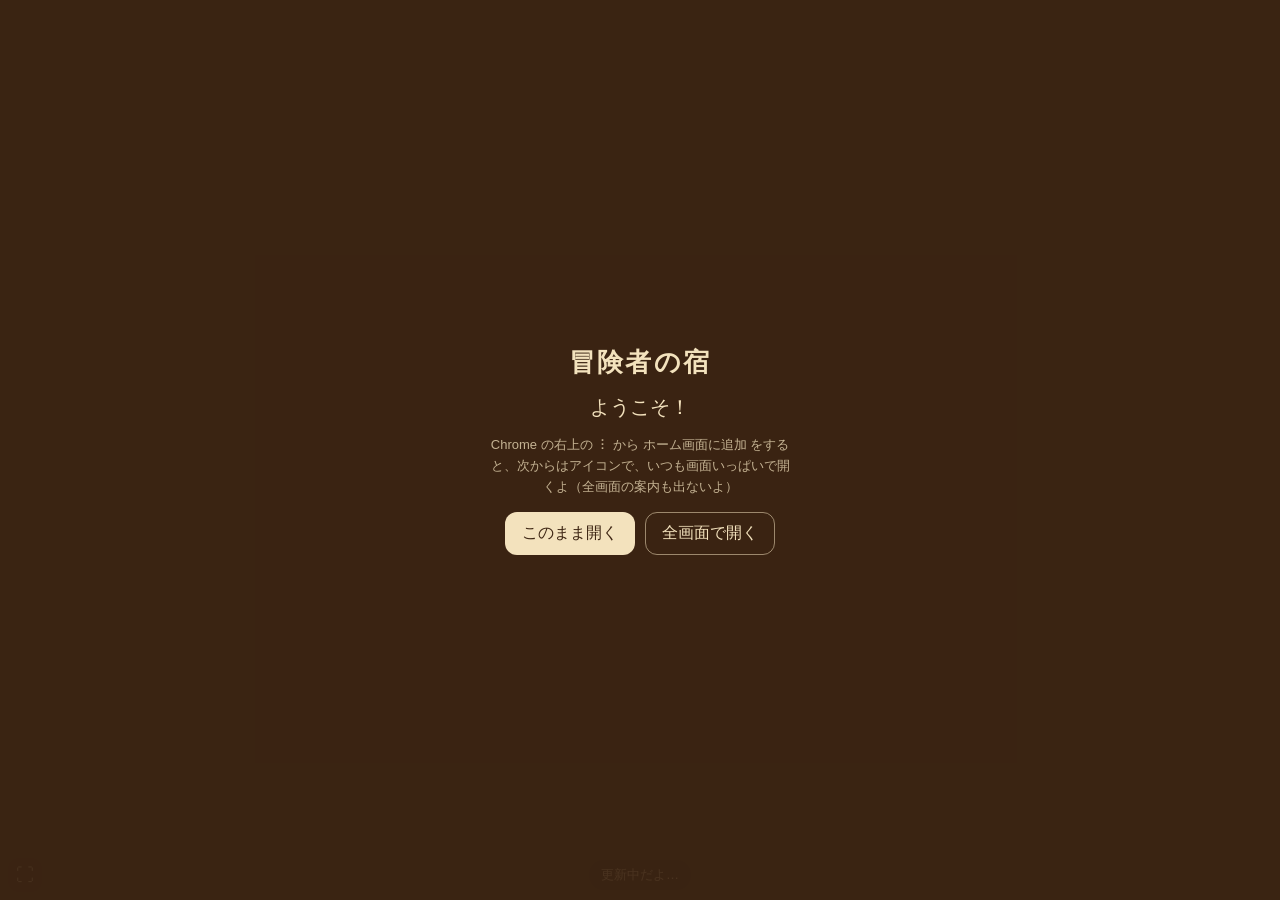
==== index.html @ 72c64b1a "324b: hold the inn height during Chrome's keyboard-open jump Co-Authored-By: Claude Opus 5.5 <norepl" ====
<!doctype html>
<html lang="ja">
<head>
<!-- 版322: 本当の全画面（帯は絵の上に透けて乗る。宿の大きさは動かさない） -->
<meta charset="utf-8">
<meta name="viewport" content="width=device-width,initial-scale=1,viewport-fit=cover">
<title>冒険者の宿</title>
<meta name="theme-color" content="#120c07">
<link rel="manifest" href="manifest.webmanifest">
<link rel="icon" href="icon-192.png">
<link rel="apple-touch-icon" href="apple-touch-icon.png">
<style>
html,body{margin:0;height:100%;background:#120c07;overflow:hidden;overscroll-behavior:none}
iframe{position:fixed;left:0;top:0;width:100%;height:100%;border:0;background:#120c07}
#glow{position:fixed;inset:0;z-index:7;pointer-events:none;opacity:0;background:radial-gradient(ellipse 90% 55% at 50% 40%,rgba(255,222,150,.42),rgba(255,176,84,.16) 48%,rgba(255,160,60,0) 78%)}
#glow.on{animation:glow322 1.9s ease-out}
#fsCatch{position:fixed;inset:0;z-index:6;background:transparent;display:none;touch-action:manipulation}
@keyframes glow322{0%{opacity:0}28%{opacity:1}100%{opacity:0}}
@media (prefers-reduced-motion:reduce){#glow.on{animation:none}}
#safe{position:fixed;visibility:hidden;pointer-events:none;padding:env(safe-area-inset-top,0px) env(safe-area-inset-right,0px) env(safe-area-inset-bottom,0px) env(safe-area-inset-left,0px)}
#start{position:fixed;inset:0;z-index:9;display:none;flex-direction:column;align-items:center;justify-content:center;gap:14px;background:#3e2614ee;color:#f3e2bd;font:20px sans-serif;text-align:center;cursor:pointer;-webkit-tap-highlight-color:transparent}
#start small{font-size:13px;opacity:.75;line-height:1.6;max-width:300px}
#start .row{display:flex;gap:10px;flex-wrap:wrap;justify-content:center}
#start button{font:16px sans-serif;padding:10px 16px;border-radius:12px;border:1px solid #f3e2bd88;background:#f3e2bd;color:#3e2614;cursor:pointer}
#start button.sub{background:transparent;color:#f3e2bd}
#start b{font-size:26px;letter-spacing:.08em}
#fs{position:fixed;left:8px;bottom:8px;z-index:8;width:34px;height:34px;border:0;border-radius:10px;background:#000a;color:#f3e2bd;font:18px sans-serif;display:none;opacity:.8;transition:opacity .6s}
#fs.dim{opacity:.25}
#help{position:fixed;left:50%;bottom:10px;transform:translateX(-50%);font:13px sans-serif;background:#000a;color:#f3e2bd;padding:6px 12px;border-radius:14px;text-decoration:none;display:none}
</style>
</head>
<body>
<iframe src="https://script.google.com/macros/s/AKfycbwC6b56VZMl1-wjuD731Blbp-TSmAD4FKmoXgaAl1_TrFgmJKrc6wWtaSN4p2Vln-o/exec" allow="clipboard-write; fullscreen; autoplay; microphone *" allowfullscreen title="冒険者の宿"></iframe>
<div id="start"><b>冒険者の宿</b><span>ようこそ！</span><small>Chrome の右上の ︙ から ホーム画面に追加 をすると、次からはアイコンで、いつも画面いっぱいで開くよ（全画面の案内も出ないよ）</small><div class="row"><button id="stGo">このまま開く</button><button id="stFs" class="sub">全画面で開く</button></div></div>
<button id="fs" aria-label="全画面" title="全画面">⛶</button>
<a id="help">更新中だよ…</a>
<div id="safe"></div>
<div id="glow"></div>
<div id="fsCatch"></div>
<script>
// 開いてすぐ「更新中だよ」を出し、中の宿から「読めたよ」（inn-ready）が届いたら消す。
// 15秒たっても届かないときは、押すと宿を直接開ける逃げ道の言葉に変える
var help = document.getElementById('help'), ready = false;
help.style.display = 'block';
// 画面いっぱい（2026-10-28 けんじ「カメラとナビボタンの位置まで画面を広げて」）: 宿は、カメラの帯・ナビの帯の下まで広げる。
// 中の宿からは帯の高さが分からないので、「読めたよ」が届いたら、その宿に帯の高さを知らせる（宿は、その分だけボタンや札を内側に出す）
var safeEl = document.getElementById('safe'), innWin = null;
// 版322（2026-10-30 けんじ「やっぱり本当は全画面がいいな。Android メニューのボタンは透明で乗る感じで、一切動かない感じに。上は茶色い部分なしで、カメラの部分にメニューを重ならない位置に置くだけ」）:
// 版316・317の「下の帯・上の帯をいつもあけておく」はやめた。宿の絵は、カメラ・通知の帯やナビの帯の下まで、画面の端から端まで広げる。
// 1. ホーム画面のアプリでは、宿のどこかを触ったときに本当の全画面にする（宿が「触ったよ」と知らせてくる。js_9a）。帯は、出しても絵の上に透けて乗るだけで、宿の大きさは変わらない
// 2. 帯の高さは、宿の大きさには使わない。上のメニューの列（カメラをよける）と、下のボタン・入力欄（ナビのボタンをよける）の位置だけに使ってもらう
// 3. それでも窓が少しだけ縮んだとき（全画面になる前に帯を出したときなど）は、宿の高さを「いちばん高かったとき」のまま止め、上へずらして、絵が画面の同じ場所にいるようにする。キーボードのように大きく縮んだときだけ、これまでどおり宿も縮める（入力欄が隠れないように）
var AND = /Android/i.test(navigator.userAgent);
function navKeep(w) { var nh = 0; try { var no = JSON.parse(localStorage.getItem('inn-navh') || 'null'); if (no && no.w === w) nh = no.h; } catch (e) {} return nh; }
function portraitPhone() { var w = window.innerWidth; return w < window.innerHeight && w < 700; }
// 窓が画面の上から下までぜんぶ使えているか（このときは、帯が絵の上に乗る）
function edgeToEdge() { return portraitPhone() && window.innerHeight >= (screen.height || 0) - 2; }
var held = false, kb = false, lastSafe = null;
function sendSafe() {
  if (!innWin || held) return; // 窓が少し縮んでいるあいだは、前の位置のまま（ボタンが動かないように）
  var cs = getComputedStyle(safeEl), w = window.innerWidth;
  var n = { t: parseFloat(cs.paddingTop) || 0, r: parseFloat(cs.paddingRight) || 0, b: parseFloat(cs.paddingBottom) || 0, l: parseFloat(cs.paddingLeft) || 0 };
  if (AND && edgeToEdge()) {
    if (n.t < 1) n.t = 28; // カメラの高さを Chrome が教えてくれないときの予備
    if (n.b < 1) n.b = Math.min(64, navKeep(w) || 48); // ナビのボタンが透けて乗る場所の分だけ、下のボタン・入力欄を上に
  }
  if (kb) n.b = (AND && isFs() && !vkOn()) ? Math.min(64, navKeep(w) || 48) : 0; // キーボードが出ているときは、ナビの帯はキーボードの下（本当の全画面では、ナビの帯がキーボードの下に透けて乗るので、その分だけ上に）
  lastSafe = n;
  try { innWin.postMessage({ inn: 'safe', t: n.t, r: n.r, b: n.b, l: n.l, mic: SR ? 1 : 0 }, '*'); } catch (e) {}
}
var ifr = document.querySelector('iframe'), fz = { w: window.innerWidth, h: window.innerHeight }, topFull = 0;
var bz = { w: 0, h: 0, t: 0 };
function holdHeight() {
  var w = window.innerWidth, h = window.innerHeight;
  // 版324b: キーボードが絵にかぶさる Chrome では、キーボードが出た瞬間に、窓の高さが一度キーボードの分だけ大きくなってから戻る（宿がガタッとなる）。
  // 同じ幅で急に200以上高くなったら、少しのあいだ宿の高さを前のままにする（1.5秒たっても高いままなら、本当に広くなったとみなす）
  if (vkOn()) {
    if (w !== bz.w) { bz.w = w; bz.h = h; }
    if (h - bz.h >= 200) {
      ifr.style.height = bz.h + 'px'; ifr.style.top = '';
      clearTimeout(bz.t); bz.t = setTimeout(function () { if (window.innerWidth === bz.w && window.innerHeight - bz.h >= 200) { bz.h = window.innerHeight; holdHeight(); } }, 1500);
      return;
    }
    bz.h = h;
  }
  if (w !== fz.w) { fz.w = w; fz.h = h; } else if (h > fz.h) fz.h = h;
  var ov = fz.h - h;
  if (ov > 0 && ov < 100 && ov > navKeep(w)) { try { localStorage.setItem('inn-navh', JSON.stringify({ w: w, h: ov })); } catch (e) {} } // ナビの帯が出て縮んだ分を覚える
  kb = ov >= 150 || vkH >= 100; held = ov > 0 && !kb && portraitPhone();
  // 版322b: 本当の全画面では、キーボードが出ても窓が縮まず、絵の上にかぶさるだけ（入力欄が隠れる）。見えている高さ（visualViewport）を見て、宿をキーボードの上までに縮める
  var vv = window.visualViewport, kh = vv ? h - vv.height : 0;
  if (!vkOn() && !kb && kh >= 150) { kb = true; held = false; ifr.style.height = Math.round(vv.height) + 'px'; ifr.style.top = Math.round(vv.offsetTop) + 'px'; return; }
  if (!held) { ifr.style.height = ''; ifr.style.top = ''; if (lastSafe && ov <= 0) topFull = lastSafe.t; return; }
  // 帯が出て窓が縮んだ: 宿の大きさはそのまま。上が縮んだ分（通知の帯の分）だけ上へずらす
  var up = Math.min(ov, Math.max(topFull, AND ? 24 : 0));
  ifr.style.height = fz.h + 'px'; ifr.style.top = (-up) + 'px';
}
window.addEventListener('resize', holdHeight);
window.addEventListener('resize', function () { setTimeout(sendSafe, 300); });
if (window.visualViewport) { var vvT; window.visualViewport.addEventListener('resize', function () { holdHeight(); clearTimeout(vvT); vvT = setTimeout(sendSafe, 300); }); window.visualViewport.addEventListener('scroll', function () { if (kb) holdHeight(); }); }
// 版324（2026-10-30 けんじ「キーボードを出すと、部屋が上に押されて、みんなが体の途中で切れる。ガタッとなる」）:
// キーボードは、宿の絵の上にかぶさるだけにする（宿の大きさも位置も変えない）。キーボードの上の端までの高さだけを宿に知らせ、宿は入力欄やシートだけをその上に出す
// （Chrome の VirtualKeyboard。使えない Chrome では、これまでどおり宿を縮める）
var VK = navigator.virtualKeyboard, vkH = 0;
function vkOn() { return !!(VK && VK.overlaysContent); }
function tellKb() { try { if (innWin) innWin.postMessage({ inn: 'kb', h: vkH }, '*'); } catch (e) {} }
if (VK && 'overlaysContent' in VK) {
  try { VK.overlaysContent = true; } catch (e) {}
  VK.addEventListener('geometrychange', function () {
    // 版324: boundingRect の y は Chrome によって画面の上からずれることがあるので、高さだけを使う
    var r = VK.boundingRect, h = (r && r.height > 0) ? Math.round(r.height) : 0;
    vkH = h >= 100 ? h : 0; ifr.style.height = ''; ifr.style.top = ''; holdHeight(); tellKb(); sendSafe();
  });
}
// 版292: マイク。Google の中の枠（宿）はマイクの許可がもらえないので、外のこのページで聞き取って、文字だけを宿に送る
var SR = window.SpeechRecognition || window.webkitSpeechRecognition, micR = null;
function micTell(o) { o.inn = 'mic'; try { if (innWin) innWin.postMessage(o, '*'); } catch (e) {} }
var micWant = false, micAcc = '', micLast = '', micLang = 'ja-JP', micFails = 0;
// 版304: Android の Chrome は、同じ言葉を何度も返すことがある（前の結果をふくんだ文や、同じ文のくり返し）。重なりを見て1つにまとめる
function micMerge(a, s) {
  a = a || ''; s = s || ''; if (!a) return s; if (!s) return a;
  var A = a.replace(/\s+/g, ''), S = s.replace(/\s+/g, '');
  if (S.indexOf(A) === 0) return s;
  if (A.slice(-S.length) === S || (S.length >= 4 && A.indexOf(S) >= 0)) return a;
  for (var k = Math.min(a.length, s.length); k > 0; k--) if (a.slice(-k) === s.slice(0, k) && (k >= 2 || k === s.length)) return a + s.slice(k);
  return a + s;
}
function micRun() {
  var r = new SR(); micR = r; r.lang = micLang; r.interimResults = true; r.continuous = true;
  r.onresult = function (e) { micFails = 0; var f = '', it = ''; for (var i = 0; i < e.results.length; i++) { var x = e.results[i][0].transcript; if (e.results[i].isFinal) f = micMerge(f, x); else it = x; } var t = micMerge(f, it); micLast = t; micTell({ ev: 'result', text: micMerge(micAcc, t), fin: false }); };
  r.onerror = function (e) { if (e.error === 'no-speech' || e.error === 'aborted') return; if (e.error === 'network') { micFails++; return; } micWant = false; micTell({ ev: 'error', err: e.error }); };
  r.onend = function () {
    if (micR !== r) return; micR = null;
    if (micWant && micFails < 5) { micAcc = micMerge(micAcc, micLast); micLast = ''; setTimeout(function () { if (micWant && !micR) { try { micRun(); } catch (e) { micWant = false; micTell({ ev: 'end' }); } } }, 150); return; }
    micWant = false; micTell({ ev: 'end' });
  };
  try { r.start(); } catch (e) { micWant = false; micTell({ ev: 'error', err: String(e) }); }
}
function micCmd(d) {
  if (d.cmd === 'stop') { micWant = false; try { if (micR) micR.stop(); else micTell({ ev: 'end' }); } catch (e) {} return; }
  if (d.cmd !== 'start') return;
  if (!SR) { micTell({ ev: 'error', err: 'unsupported' }); return; }
  micWant = false; try { if (micR) micR.abort(); } catch (e) {}
  micR = null; micWant = true; micAcc = ''; micLast = ''; micFails = 0; micLang = d.lang || 'ja-JP';
  micRun(); micTell({ ev: 'start' });
}
window.addEventListener('message', function (e) { if (e.data && e.data.inn === 'tap') { if (autoFs && !isFs()) enterFs(); return; } if (e.data && e.data.inn === 'mic' && e.data.cmd) { if (!innWin) innWin = e.source; micCmd(e.data); return; } if (e.data === 'inn-ready') { ready = true; help.style.display = 'none'; innWin = e.source; sendSafe(); } });
// 逃げ道のリンクは15秒たってから（すぐ押すと、Googleの青い帯つきの直接の宿が開いてしまうため）
setTimeout(function () { if (!ready) { help.textContent = 'うまく開かないときは、ここを押してね（青い帯つきで開くよ）'; help.href = 'https://script.google.com/macros/s/AKfycbwC6b56VZMl1-wjuD731Blbp-TSmAD4FKmoXgaAl1_TrFgmJKrc6wWtaSN4p2Vln-o/exec'; } }, 15000);
// 全画面（2026-10-25 案C → 同日 直し）: ホーム画面から全画面・アプリ表示で開けたときは何も出さず、全画面の命令もしない（案内の文字が出ないように）。
// ふつうのChromeのタブで開いたときは、自分から全画面にしない（Chromeが毎回「全画面表示をやめるには」を出すため。けんじ「毎回出るのが嫌」）。
// かわりに、はじめの1回だけ「ホーム画面に追加」の案内を出す。全画面にしたいときは、案内の「全画面で開く」か ⛶ ボタンで（そのときは案内の文字が出る）
var startEl = document.getElementById('start'), fsBtn = document.getElementById('fs'), dimT;
var rootEl = document.documentElement;
var canFs = !!(rootEl.requestFullscreen || rootEl.webkitRequestFullscreen) && document.fullscreenEnabled !== false;
var installed = ['fullscreen', 'standalone', 'minimal-ui'].some(function (m) { return window.matchMedia('(display-mode: ' + m + ')').matches; }) || navigator.standalone;
function seen() { try { return localStorage.getItem('door-guide') === '1'; } catch (e) { return false; } }
function setSeen() { try { localStorage.setItem('door-guide', '1'); } catch (e) {} }
function isFs() { return !!(document.fullscreenElement || document.webkitFullscreenElement); }
// 版322: ホーム画面のアプリのときは、触ったら本当の全画面にする（ふつうのタブでは自分からしない。案内の文字が毎回出るため）
var autoFs = false;
function enterFs() { try { var p = (rootEl.requestFullscreen || rootEl.webkitRequestFullscreen).call(rootEl, { navigationUI: 'hide' }); if (p && p.catch) p.catch(function () {}); } catch (e) {} }
function exitFs() { try { (document.exitFullscreen || document.webkitExitFullscreen).call(document); } catch (e) {} }
function showFsUi() { fsBtn.style.display = (canFs && !installed) ? 'block' : 'none'; fsBtn.textContent = isFs() ? '\u2715' : '\u26F6'; fsBtn.classList.remove('dim'); clearTimeout(dimT); dimT = setTimeout(function () { fsBtn.classList.add('dim'); }, 4000); }
if (!installed && !seen()) startEl.style.display = 'flex';
if (!canFs) document.getElementById('stFs').style.display = 'none';
document.getElementById('stGo').addEventListener('click', function () { startEl.style.display = 'none'; setSeen(); showFsUi(); });
document.getElementById('stFs').addEventListener('click', function () { startEl.style.display = 'none'; setSeen(); enterFs(); showFsUi(); });
fsBtn.addEventListener('click', function () { if (isFs()) exitFs(); else enterFs(); });
document.addEventListener('fullscreenchange', showFsUi);
// 版322 のおまけ: 本当の全画面になった瞬間、部屋のランプが一度だけ、ふわっと灯る
var glowEl = document.getElementById('glow');
function glow() { glowEl.classList.remove('on'); void glowEl.offsetWidth; glowEl.classList.add('on'); }
document.addEventListener('fullscreenchange', function () { if (isFs()) glow(); setTimeout(function () { holdHeight(); sendSafe(); }, 350); });
document.addEventListener('webkitfullscreenchange', showFsUi);
showFsUi();
autoFs = installed && canFs && AND;
// 版322e: 戻るボタンなどで全画面がとけたあと、宿の中を触っても、Chrome は外の玄関に全画面をゆるさない（宿の中を触ったことは、外には届かないため）。
// そこで、ホーム画面のアプリで全画面でないあいだだけ、宿の上に見えない膜を1枚しく。膜を1回触ると全画面にもどって、膜は消える（その1回だけは宿には届かない）
var catchEl = document.getElementById('fsCatch'), catchNo = false;
function paintCatch() { catchEl.style.display = (autoFs && !isFs() && !catchNo) ? 'block' : 'none'; }
function onCatch(e) { if (isFs()) { paintCatch(); return; } try { var p = (rootEl.requestFullscreen || rootEl.webkitRequestFullscreen).call(rootEl, { navigationUI: 'hide' }); if (p && p.catch) p.catch(function () { catchNo = true; paintCatch(); }); } catch (x) { catchNo = true; } catchEl.style.display = 'none'; if (e && e.preventDefault) e.preventDefault(); }
catchEl.addEventListener('pointerup', onCatch);
catchEl.addEventListener('touchend', function (e) { if (catchEl.style.display !== 'none') onCatch(e); });
document.addEventListener('fullscreenchange', function () { catchNo = false; setTimeout(paintCatch, isFs() ? 0 : 500); });
paintCatch();
holdHeight();
if ('serviceWorker' in navigator) navigator.serviceWorker.register('sw.js');
</script>
</body>
</html>
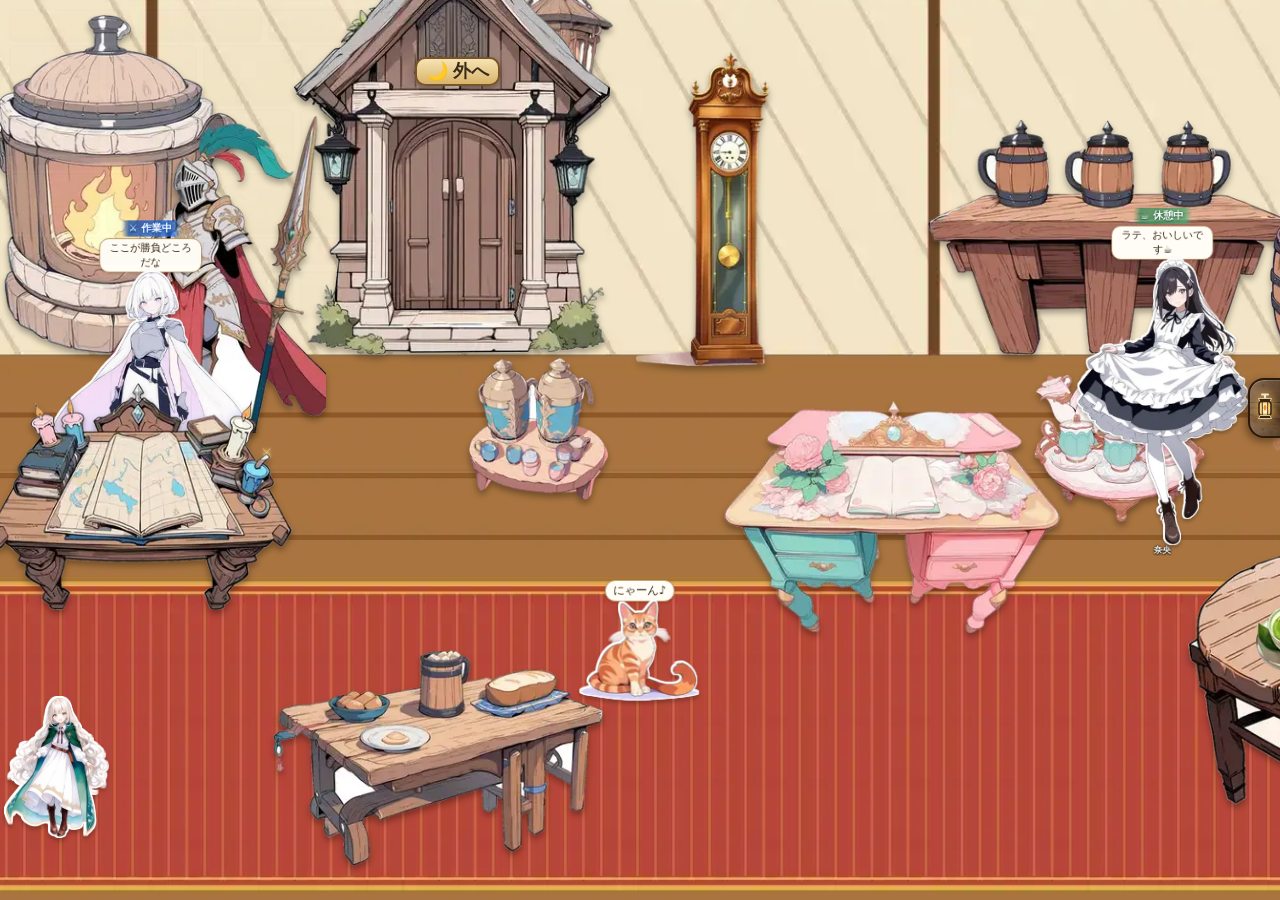
==== commit fe45f32f: "本館 版69 殻: 愛莉がしたこと（頼み177）・古い玄関を本館への橋に（頼み233） - honkan/pwa: 引き出しのチャットの愛莉の返事に たたんだ 愛莉がしたこと。指示書の行き先はサーバー" ====
--- a/index.html
+++ b/index.html
@@ -1,7 +1,9 @@
 <!doctype html>
 <html lang="ja">
 <head>
-<!-- 版322: 本当の全画面（帯は絵の上に透けて乗る。宿の大きさは動かさない） -->
+<!-- 玄関 v6（2026-11-14 頼み233・作業係G）: 古い宿（AIクエスト2 のころのデプロイ）を映すのをやめ、本館のすぐ開く版（honkan/pwa/）へ橋をかける。
+     パソコンのブラウザがこの古い玄関を開いたままで、スマホ（本館）とちがう古い引き出しが出ていたため。
+     前の玄関（版322・v5.17）は git の記録に残っている（0cf0f2f より前）。?open= などのうしろの部分は、そのまま本館へ渡す -->
 <meta charset="utf-8">
 <meta name="viewport" content="width=device-width,initial-scale=1,viewport-fit=cover">
 <title>冒険者の宿</title>
@@ -9,183 +11,11 @@
 <link rel="manifest" href="manifest.webmanifest">
 <link rel="icon" href="icon-192.png">
 <link rel="apple-touch-icon" href="apple-touch-icon.png">
-<style>
-html,body{margin:0;height:100%;background:#120c07;overflow:hidden;overscroll-behavior:none}
-iframe{position:fixed;left:0;top:0;width:100%;height:100%;border:0;background:#120c07}
-#glow{position:fixed;inset:0;z-index:7;pointer-events:none;opacity:0;background:radial-gradient(ellipse 90% 55% at 50% 40%,rgba(255,222,150,.42),rgba(255,176,84,.16) 48%,rgba(255,160,60,0) 78%)}
-#glow.on{animation:glow322 1.9s ease-out}
-#fsCatch{position:fixed;inset:0;z-index:6;background:transparent;display:none;touch-action:manipulation}
-@keyframes glow322{0%{opacity:0}28%{opacity:1}100%{opacity:0}}
-@media (prefers-reduced-motion:reduce){#glow.on{animation:none}}
-#safe{position:fixed;visibility:hidden;pointer-events:none;padding:env(safe-area-inset-top,0px) env(safe-area-inset-right,0px) env(safe-area-inset-bottom,0px) env(safe-area-inset-left,0px)}
-#start{position:fixed;inset:0;z-index:9;display:none;flex-direction:column;align-items:center;justify-content:center;gap:14px;background:#3e2614ee;color:#f3e2bd;font:20px sans-serif;text-align:center;cursor:pointer;-webkit-tap-highlight-color:transparent}
-#start small{font-size:13px;opacity:.75;line-height:1.6;max-width:300px}
-#start .row{display:flex;gap:10px;flex-wrap:wrap;justify-content:center}
-#start button{font:16px sans-serif;padding:10px 16px;border-radius:12px;border:1px solid #f3e2bd88;background:#f3e2bd;color:#3e2614;cursor:pointer}
-#start button.sub{background:transparent;color:#f3e2bd}
-#start b{font-size:26px;letter-spacing:.08em}
-#fs{position:fixed;left:8px;bottom:8px;z-index:8;width:34px;height:34px;border:0;border-radius:10px;background:#000a;color:#f3e2bd;font:18px sans-serif;display:none;opacity:.8;transition:opacity .6s}
-#fs.dim{opacity:.25}
-#help{position:fixed;left:50%;bottom:10px;transform:translateX(-50%);font:13px sans-serif;background:#000a;color:#f3e2bd;padding:6px 12px;border-radius:14px;text-decoration:none;display:none}
-</style>
+<script>location.replace('honkan/pwa/' + location.search + location.hash);</script>
+<meta http-equiv="refresh" content="0; url=honkan/pwa/">
+<style>html,body{margin:0;height:100%;background:#120c07;color:#f3e3c6;font:16px/1.6 sans-serif}body{display:flex;align-items:center;justify-content:center}a{color:#ffd28a;display:inline-block;min-height:44px;line-height:44px;padding:0 16px}</style>
 </head>
 <body>
-<iframe src="https://script.google.com/macros/s/AKfycbwC6b56VZMl1-wjuD731Blbp-TSmAD4FKmoXgaAl1_TrFgmJKrc6wWtaSN4p2Vln-o/exec" allow="clipboard-write; fullscreen; autoplay; microphone *" allowfullscreen title="冒険者の宿"></iframe>
-<div id="start"><b>冒険者の宿</b><span>ようこそ！</span><small>Chrome の右上の ︙ から ホーム画面に追加 をすると、次からはアイコンで、いつも画面いっぱいで開くよ（全画面の案内も出ないよ）</small><div class="row"><button id="stGo">このまま開く</button><button id="stFs" class="sub">全画面で開く</button></div></div>
-<button id="fs" aria-label="全画面" title="全画面">⛶</button>
-<a id="help">更新中だよ…</a>
-<div id="safe"></div>
-<div id="glow"></div>
-<div id="fsCatch"></div>
-<script>
-// 開いてすぐ「更新中だよ」を出し、中の宿から「読めたよ」（inn-ready）が届いたら消す。
-// 15秒たっても届かないときは、押すと宿を直接開ける逃げ道の言葉に変える
-var help = document.getElementById('help'), ready = false;
-help.style.display = 'block';
-// 画面いっぱい（2026-10-28 けんじ「カメラとナビボタンの位置まで画面を広げて」）: 宿は、カメラの帯・ナビの帯の下まで広げる。
-// 中の宿からは帯の高さが分からないので、「読めたよ」が届いたら、その宿に帯の高さを知らせる（宿は、その分だけボタンや札を内側に出す）
-var safeEl = document.getElementById('safe'), innWin = null;
-// 版322（2026-10-30 けんじ「やっぱり本当は全画面がいいな。Android メニューのボタンは透明で乗る感じで、一切動かない感じに。上は茶色い部分なしで、カメラの部分にメニューを重ならない位置に置くだけ」）:
-// 版316・317の「下の帯・上の帯をいつもあけておく」はやめた。宿の絵は、カメラ・通知の帯やナビの帯の下まで、画面の端から端まで広げる。
-// 1. ホーム画面のアプリでは、宿のどこかを触ったときに本当の全画面にする（宿が「触ったよ」と知らせてくる。js_9a）。帯は、出しても絵の上に透けて乗るだけで、宿の大きさは変わらない
-// 2. 帯の高さは、宿の大きさには使わない。上のメニューの列（カメラをよける）と、下のボタン・入力欄（ナビのボタンをよける）の位置だけに使ってもらう
-// 3. それでも窓が少しだけ縮んだとき（全画面になる前に帯を出したときなど）は、宿の高さを「いちばん高かったとき」のまま止め、上へずらして、絵が画面の同じ場所にいるようにする。キーボードのように大きく縮んだときだけ、これまでどおり宿も縮める（入力欄が隠れないように）
-var AND = /Android/i.test(navigator.userAgent);
-function navKeep(w) { var nh = 0; try { var no = JSON.parse(localStorage.getItem('inn-navh') || 'null'); if (no && no.w === w) nh = no.h; } catch (e) {} return nh; }
-function portraitPhone() { var w = window.innerWidth; return w < window.innerHeight && w < 700; }
-// 窓が画面の上から下までぜんぶ使えているか（このときは、帯が絵の上に乗る）
-function edgeToEdge() { return portraitPhone() && window.innerHeight >= (screen.height || 0) - 2; }
-var held = false, kb = false, lastSafe = null;
-function sendSafe() {
-  if (!innWin || held) return; // 窓が少し縮んでいるあいだは、前の位置のまま（ボタンが動かないように）
-  var cs = getComputedStyle(safeEl), w = window.innerWidth;
-  var n = { t: parseFloat(cs.paddingTop) || 0, r: parseFloat(cs.paddingRight) || 0, b: parseFloat(cs.paddingBottom) || 0, l: parseFloat(cs.paddingLeft) || 0 };
-  if (AND && edgeToEdge()) {
-    if (n.t < 1) n.t = 28; // カメラの高さを Chrome が教えてくれないときの予備
-    if (n.b < 1) n.b = Math.min(64, navKeep(w) || 48); // ナビのボタンが透けて乗る場所の分だけ、下のボタン・入力欄を上に
-  }
-  if (kb) n.b = (AND && isFs() && !vkOn()) ? Math.min(64, navKeep(w) || 48) : 0; // キーボードが出ているときは、ナビの帯はキーボードの下（本当の全画面では、ナビの帯がキーボードの下に透けて乗るので、その分だけ上に）
-  lastSafe = n;
-  try { innWin.postMessage({ inn: 'safe', t: n.t, r: n.r, b: n.b, l: n.l, mic: SR ? 1 : 0 }, '*'); } catch (e) {}
-}
-var ifr = document.querySelector('iframe'), fz = { w: window.innerWidth, h: window.innerHeight }, topFull = 0;
-var bz = { w: 0, h: 0, t: 0 };
-function holdHeight() {
-  var w = window.innerWidth, h = window.innerHeight;
-  // 版324b: キーボードが絵にかぶさる Chrome では、キーボードが出た瞬間に、窓の高さが一度キーボードの分だけ大きくなってから戻る（宿がガタッとなる）。
-  // 同じ幅で急に200以上高くなったら、少しのあいだ宿の高さを前のままにする（1.5秒たっても高いままなら、本当に広くなったとみなす）
-  if (vkOn()) {
-    if (w !== bz.w) { bz.w = w; bz.h = h; }
-    if (h - bz.h >= 200) {
-      ifr.style.height = bz.h + 'px'; ifr.style.top = '';
-      clearTimeout(bz.t); bz.t = setTimeout(function () { if (window.innerWidth === bz.w && window.innerHeight - bz.h >= 200) { bz.h = window.innerHeight; holdHeight(); } }, 1500);
-      return;
-    }
-    bz.h = h;
-  }
-  if (w !== fz.w) { fz.w = w; fz.h = h; } else if (h > fz.h) fz.h = h;
-  var ov = fz.h - h;
-  if (ov > 0 && ov < 100 && ov > navKeep(w)) { try { localStorage.setItem('inn-navh', JSON.stringify({ w: w, h: ov })); } catch (e) {} } // ナビの帯が出て縮んだ分を覚える
-  kb = ov >= 150 || vkH >= 100; held = ov > 0 && !kb && portraitPhone();
-  // 版322b: 本当の全画面では、キーボードが出ても窓が縮まず、絵の上にかぶさるだけ（入力欄が隠れる）。見えている高さ（visualViewport）を見て、宿をキーボードの上までに縮める
-  var vv = window.visualViewport, kh = vv ? h - vv.height : 0;
-  if (!vkOn() && !kb && kh >= 150) { kb = true; held = false; ifr.style.height = Math.round(vv.height) + 'px'; ifr.style.top = Math.round(vv.offsetTop) + 'px'; return; }
-  if (!held) { ifr.style.height = ''; ifr.style.top = ''; if (lastSafe && ov <= 0) topFull = lastSafe.t; return; }
-  // 帯が出て窓が縮んだ: 宿の大きさはそのまま。上が縮んだ分（通知の帯の分）だけ上へずらす
-  var up = Math.min(ov, Math.max(topFull, AND ? 24 : 0));
-  ifr.style.height = fz.h + 'px'; ifr.style.top = (-up) + 'px';
-}
-window.addEventListener('resize', holdHeight);
-window.addEventListener('resize', function () { setTimeout(sendSafe, 300); });
-if (window.visualViewport) { var vvT; window.visualViewport.addEventListener('resize', function () { holdHeight(); clearTimeout(vvT); vvT = setTimeout(sendSafe, 300); }); window.visualViewport.addEventListener('scroll', function () { if (kb) holdHeight(); }); }
-// 版324（2026-10-30 けんじ「キーボードを出すと、部屋が上に押されて、みんなが体の途中で切れる。ガタッとなる」）:
-// キーボードは、宿の絵の上にかぶさるだけにする（宿の大きさも位置も変えない）。キーボードの上の端までの高さだけを宿に知らせ、宿は入力欄やシートだけをその上に出す
-// （Chrome の VirtualKeyboard。使えない Chrome では、これまでどおり宿を縮める）
-var VK = navigator.virtualKeyboard, vkH = 0;
-function vkOn() { return !!(VK && VK.overlaysContent); }
-function tellKb() { try { if (innWin) innWin.postMessage({ inn: 'kb', h: vkH }, '*'); } catch (e) {} }
-if (VK && 'overlaysContent' in VK) {
-  try { VK.overlaysContent = true; } catch (e) {}
-  VK.addEventListener('geometrychange', function () {
-    // 版324: boundingRect の y は Chrome によって画面の上からずれることがあるので、高さだけを使う
-    var r = VK.boundingRect, h = (r && r.height > 0) ? Math.round(r.height) : 0;
-    vkH = h >= 100 ? h : 0; ifr.style.height = ''; ifr.style.top = ''; holdHeight(); tellKb(); sendSafe();
-  });
-}
-// 版292: マイク。Google の中の枠（宿）はマイクの許可がもらえないので、外のこのページで聞き取って、文字だけを宿に送る
-var SR = window.SpeechRecognition || window.webkitSpeechRecognition, micR = null;
-function micTell(o) { o.inn = 'mic'; try { if (innWin) innWin.postMessage(o, '*'); } catch (e) {} }
-var micWant = false, micAcc = '', micLast = '', micLang = 'ja-JP', micFails = 0;
-// 版304: Android の Chrome は、同じ言葉を何度も返すことがある（前の結果をふくんだ文や、同じ文のくり返し）。重なりを見て1つにまとめる
-function micMerge(a, s) {
-  a = a || ''; s = s || ''; if (!a) return s; if (!s) return a;
-  var A = a.replace(/\s+/g, ''), S = s.replace(/\s+/g, '');
-  if (S.indexOf(A) === 0) return s;
-  if (A.slice(-S.length) === S || (S.length >= 4 && A.indexOf(S) >= 0)) return a;
-  for (var k = Math.min(a.length, s.length); k > 0; k--) if (a.slice(-k) === s.slice(0, k) && (k >= 2 || k === s.length)) return a + s.slice(k);
-  return a + s;
-}
-function micRun() {
-  var r = new SR(); micR = r; r.lang = micLang; r.interimResults = true; r.continuous = true;
-  r.onresult = function (e) { micFails = 0; var f = '', it = ''; for (var i = 0; i < e.results.length; i++) { var x = e.results[i][0].transcript; if (e.results[i].isFinal) f = micMerge(f, x); else it = x; } var t = micMerge(f, it); micLast = t; micTell({ ev: 'result', text: micMerge(micAcc, t), fin: false }); };
-  r.onerror = function (e) { if (e.error === 'no-speech' || e.error === 'aborted') return; if (e.error === 'network') { micFails++; return; } micWant = false; micTell({ ev: 'error', err: e.error }); };
-  r.onend = function () {
-    if (micR !== r) return; micR = null;
-    if (micWant && micFails < 5) { micAcc = micMerge(micAcc, micLast); micLast = ''; setTimeout(function () { if (micWant && !micR) { try { micRun(); } catch (e) { micWant = false; micTell({ ev: 'end' }); } } }, 150); return; }
-    micWant = false; micTell({ ev: 'end' });
-  };
-  try { r.start(); } catch (e) { micWant = false; micTell({ ev: 'error', err: String(e) }); }
-}
-function micCmd(d) {
-  if (d.cmd === 'stop') { micWant = false; try { if (micR) micR.stop(); else micTell({ ev: 'end' }); } catch (e) {} return; }
-  if (d.cmd !== 'start') return;
-  if (!SR) { micTell({ ev: 'error', err: 'unsupported' }); return; }
-  micWant = false; try { if (micR) micR.abort(); } catch (e) {}
-  micR = null; micWant = true; micAcc = ''; micLast = ''; micFails = 0; micLang = d.lang || 'ja-JP';
-  micRun(); micTell({ ev: 'start' });
-}
-window.addEventListener('message', function (e) { if (e.data && e.data.inn === 'tap') { if (autoFs && !isFs()) enterFs(); return; } if (e.data && e.data.inn === 'mic' && e.data.cmd) { if (!innWin) innWin = e.source; micCmd(e.data); return; } if (e.data === 'inn-ready') { ready = true; help.style.display = 'none'; innWin = e.source; sendSafe(); } });
-// 逃げ道のリンクは15秒たってから（すぐ押すと、Googleの青い帯つきの直接の宿が開いてしまうため）
-setTimeout(function () { if (!ready) { help.textContent = 'うまく開かないときは、ここを押してね（青い帯つきで開くよ）'; help.href = 'https://script.google.com/macros/s/AKfycbwC6b56VZMl1-wjuD731Blbp-TSmAD4FKmoXgaAl1_TrFgmJKrc6wWtaSN4p2Vln-o/exec'; } }, 15000);
-// 全画面（2026-10-25 案C → 同日 直し）: ホーム画面から全画面・アプリ表示で開けたときは何も出さず、全画面の命令もしない（案内の文字が出ないように）。
-// ふつうのChromeのタブで開いたときは、自分から全画面にしない（Chromeが毎回「全画面表示をやめるには」を出すため。けんじ「毎回出るのが嫌」）。
-// かわりに、はじめの1回だけ「ホーム画面に追加」の案内を出す。全画面にしたいときは、案内の「全画面で開く」か ⛶ ボタンで（そのときは案内の文字が出る）
-var startEl = document.getElementById('start'), fsBtn = document.getElementById('fs'), dimT;
-var rootEl = document.documentElement;
-var canFs = !!(rootEl.requestFullscreen || rootEl.webkitRequestFullscreen) && document.fullscreenEnabled !== false;
-var installed = ['fullscreen', 'standalone', 'minimal-ui'].some(function (m) { return window.matchMedia('(display-mode: ' + m + ')').matches; }) || navigator.standalone;
-function seen() { try { return localStorage.getItem('door-guide') === '1'; } catch (e) { return false; } }
-function setSeen() { try { localStorage.setItem('door-guide', '1'); } catch (e) {} }
-function isFs() { return !!(document.fullscreenElement || document.webkitFullscreenElement); }
-// 版322: ホーム画面のアプリのときは、触ったら本当の全画面にする（ふつうのタブでは自分からしない。案内の文字が毎回出るため）
-var autoFs = false;
-function enterFs() { try { var p = (rootEl.requestFullscreen || rootEl.webkitRequestFullscreen).call(rootEl, { navigationUI: 'hide' }); if (p && p.catch) p.catch(function () {}); } catch (e) {} }
-function exitFs() { try { (document.exitFullscreen || document.webkitExitFullscreen).call(document); } catch (e) {} }
-function showFsUi() { fsBtn.style.display = (canFs && !installed) ? 'block' : 'none'; fsBtn.textContent = isFs() ? '\u2715' : '\u26F6'; fsBtn.classList.remove('dim'); clearTimeout(dimT); dimT = setTimeout(function () { fsBtn.classList.add('dim'); }, 4000); }
-if (!installed && !seen()) startEl.style.display = 'flex';
-if (!canFs) document.getElementById('stFs').style.display = 'none';
-document.getElementById('stGo').addEventListener('click', function () { startEl.style.display = 'none'; setSeen(); showFsUi(); });
-document.getElementById('stFs').addEventListener('click', function () { startEl.style.display = 'none'; setSeen(); enterFs(); showFsUi(); });
-fsBtn.addEventListener('click', function () { if (isFs()) exitFs(); else enterFs(); });
-document.addEventListener('fullscreenchange', showFsUi);
-// 版322 のおまけ: 本当の全画面になった瞬間、部屋のランプが一度だけ、ふわっと灯る
-var glowEl = document.getElementById('glow');
-function glow() { glowEl.classList.remove('on'); void glowEl.offsetWidth; glowEl.classList.add('on'); }
-document.addEventListener('fullscreenchange', function () { if (isFs()) glow(); setTimeout(function () { holdHeight(); sendSafe(); }, 350); });
-document.addEventListener('webkitfullscreenchange', showFsUi);
-showFsUi();
-autoFs = installed && canFs && AND;
-// 版322e: 戻るボタンなどで全画面がとけたあと、宿の中を触っても、Chrome は外の玄関に全画面をゆるさない（宿の中を触ったことは、外には届かないため）。
-// そこで、ホーム画面のアプリで全画面でないあいだだけ、宿の上に見えない膜を1枚しく。膜を1回触ると全画面にもどって、膜は消える（その1回だけは宿には届かない）
-var catchEl = document.getElementById('fsCatch'), catchNo = false;
-function paintCatch() { catchEl.style.display = (autoFs && !isFs() && !catchNo) ? 'block' : 'none'; }
-function onCatch(e) { if (isFs()) { paintCatch(); return; } try { var p = (rootEl.requestFullscreen || rootEl.webkitRequestFullscreen).call(rootEl, { navigationUI: 'hide' }); if (p && p.catch) p.catch(function () { catchNo = true; paintCatch(); }); } catch (x) { catchNo = true; } catchEl.style.display = 'none'; if (e && e.preventDefault) e.preventDefault(); }
-catchEl.addEventListener('pointerup', onCatch);
-catchEl.addEventListener('touchend', function (e) { if (catchEl.style.display !== 'none') onCatch(e); });
-document.addEventListener('fullscreenchange', function () { catchNo = false; setTimeout(paintCatch, isFs() ? 0 : 500); });
-paintCatch();
-holdHeight();
-if ('serviceWorker' in navigator) navigator.serviceWorker.register('sw.js');
-</script>
+<p>宿は引っこしました。<a href="honkan/pwa/">本館を開く</a></p>
 </body>
 </html>
